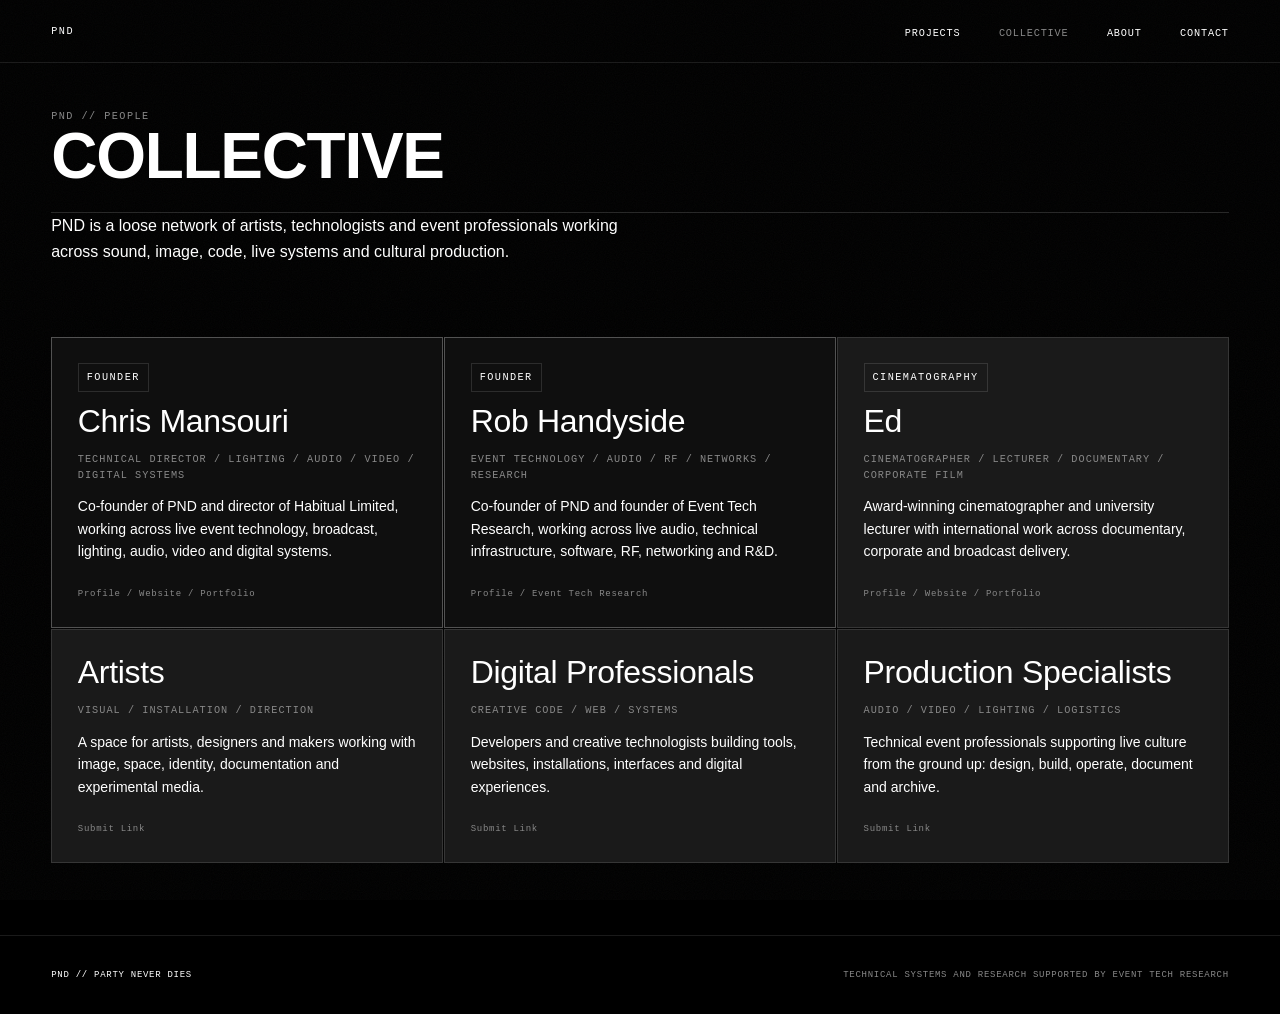
==== collective.html @ f6e002d3 "V1 V1 Draft" ====
<!DOCTYPE html>
<html lang="en">
<head>
  <meta charset="UTF-8">
  <meta name="viewport" content="width=device-width, initial-scale=1.0">
  <meta name="description" content="PND Collective — founders, cinematographers, artists, engineers and digital professionals.">
  <meta property="og:title" content="Collective — PND // Party Never Dies">
  <meta property="og:description" content="PND Collective — founders, cinematographers, artists, engineers and digital professionals.">
  <meta property="og:type" content="website">
  <meta property="og:image" content="assets/img/og-image.png">
  <meta name="twitter:card" content="summary_large_image">
  <title>Collective — PND // Party Never Dies</title>
  <link rel="icon" type="image/png" sizes="32x32" href="assets/img/favicon-32x32.png">
  <link rel="icon" type="image/png" sizes="16x16" href="assets/img/favicon-16x16.png">
  <link rel="stylesheet" href="assets/css/style.css">
</head>
<body>
  <a href="#main" class="skip-link">Skip to content</a>
  <div class="bg-texture" aria-hidden="true"></div>

  <header class="site-header">
    <a href="index.html" class="wordmark">PND</a>
    <nav class="site-nav" aria-label="Main navigation">
      <button class="menu-toggle" aria-label="Toggle menu" aria-expanded="false" aria-controls="mobile-menu">
        <span></span>
        <span></span>
        <span></span>
      </button>
      <ul class="nav-list">
        <li><a href="projects.html">Projects</a></li>
        <li><a href="collective.html">Collective</a></li>
        <li><a href="about.html">About</a></li>
        <li><a href="contact.html">Contact</a></li>
      </ul>
    </nav>
  </header>

  <div class="mobile-menu" id="mobile-menu" aria-hidden="true">
    <button class="menu-close" aria-label="Close menu">&times;</button>
    <ul>
      <li><a href="projects.html">Projects</a></li>
      <li><a href="collective.html">Collective</a></li>
      <li><a href="about.html">About</a></li>
      <li><a href="contact.html">Contact</a></li>
    </ul>
  </div>

  <main id="main">
    <div class="container page-content">
      <header>
        <p class="profile-kicker">PND // People</p>
        <h1 class="page-title">Collective</h1>
        <span class="hairline"></span>
      </header>

      <section class="collective-intro">
        <p>PND is a loose network of artists, technologists and event professionals working across sound, image, code, live systems and cultural production.</p>
      </section>

      <section class="card-grid card-grid--3col" aria-label="Member list">
        <article class="card member-card member-card--founder">
          <span class="founder-label">Founder</span>
          <h2 class="card__title">Chris Mansouri</h2>
          <p class="member-card__role">Technical Director / Lighting / Audio / Video / Digital Systems</p>
          <p class="card__description">Co-founder of PND and director of Habitual Limited, working across live event technology, broadcast, lighting, audio, video and digital systems.</p>
          <div class="member-card__links"><a href="chris-mansouri.html">Profile</a> / <a href="#">Website</a> / <a href="#">Portfolio</a></div>
        </article>

        <article class="card member-card member-card--founder">
          <span class="founder-label">Founder</span>
          <h2 class="card__title">Rob Handyside</h2>
          <p class="member-card__role">Event Technology / Audio / RF / Networks / Research</p>
          <p class="card__description">Co-founder of PND and founder of Event Tech Research, working across live audio, technical infrastructure, software, RF, networking and R&amp;D.</p>
          <div class="member-card__links"><a href="rob-handyside.html">Profile</a> / <a href="https://www.eventtechresearch.co.uk" target="_blank" rel="noopener noreferrer">Event Tech Research</a></div>
        </article>

        <article class="card member-card">
          <span class="founder-label">Cinematography</span>
          <h2 class="card__title">Ed</h2>
          <p class="member-card__role">Cinematographer / Lecturer / Documentary / Corporate Film</p>
          <p class="card__description">Award-winning cinematographer and university lecturer with international work across documentary, corporate and broadcast delivery.</p>
          <div class="member-card__links"><a href="ed.html">Profile</a> / <a href="#">Website</a> / <a href="#">Portfolio</a></div>
        </article>

        <article class="card member-card">
          <h2 class="card__title">Artists</h2>
          <p class="member-card__role">Visual / Installation / Direction</p>
          <p class="card__description">A space for artists, designers and makers working with image, space, identity, documentation and experimental media.</p>
          <div class="member-card__links"><a href="#">Submit Link</a></div>
        </article>

        <article class="card member-card">
          <h2 class="card__title">Digital Professionals</h2>
          <p class="member-card__role">Creative Code / Web / Systems</p>
          <p class="card__description">Developers and creative technologists building tools, websites, installations, interfaces and digital experiences.</p>
          <div class="member-card__links"><a href="#">Submit Link</a></div>
        </article>

        <article class="card member-card">
          <h2 class="card__title">Production Specialists</h2>
          <p class="member-card__role">Audio / Video / Lighting / Logistics</p>
          <p class="card__description">Technical event professionals supporting live culture from the ground up: design, build, operate, document and archive.</p>
          <div class="member-card__links"><a href="#">Submit Link</a></div>
        </article>
      </section>
    </div>
  </main>

  <footer class="site-footer">
    <div class="footer-left">PND // Party Never Dies</div>
    <div class="footer-right">
      Technical systems and research supported by
      <a href="https://www.eventtechresearch.co.uk" target="_blank" rel="noopener noreferrer">Event Tech Research</a>
    </div>
  </footer>

  <script src="assets/js/main.js"></script>
</body>
</html>
---- assets/css/style.css ----
/* ============================================
   PND — Party Never Dies
   Brutalist Design System
   Single-file CSS — no external dependencies
   ============================================ */

/* ── CSS Reset ── */
*,
*::before,
*::after {
  box-sizing: border-box;
  margin: 0;
  padding: 0;
}

html {
  scroll-behavior: smooth;
  -webkit-text-size-adjust: 100%;
}

body {
  min-height: 100vh;
  text-rendering: optimizeSpeed;
  -webkit-font-smoothing: antialiased;
  -moz-osx-font-smoothing: grayscale;
}

img,
picture,
svg {
  display: block;
  max-width: 100%;
}

a {
  text-decoration: none;
  color: inherit;
}

ul,
ol {
  list-style: none;
}

button {
  border: none;
  background: none;
  cursor: pointer;
  font: inherit;
  color: inherit;
}

/* ── CSS Custom Properties ── */
:root {
  /* Colors */
  --color-black: #000000;
  --color-white: #FFFFFF;
  --color-gray-1: #888888;
  --color-gray-2: #444444;
  --color-gray-3: #1A1A1A;

  /* Typography Scale */
  --text-display-xl: clamp(80px, 18vw, 280px);
  --text-display-lg: clamp(32px, 5vw, 64px);
  --text-display-md: clamp(20px, 2.5vw, 32px);
  --text-body-lg: clamp(16px, 1.2vw, 20px);
  --text-body: clamp(14px, 1vw, 16px);
  --text-label: clamp(10px, 0.8vw, 12px);
  --text-label-sm: clamp(9px, 0.65vw, 11px);

  /* Font Families */
  --font-display: Impact, 'Arial Black', 'Helvetica Neue', sans-serif;
  --font-heading: 'Helvetica Neue', Arial, sans-serif;
  --font-body: 'Helvetica Neue', Arial, sans-serif;
  --font-mono: 'Courier New', Courier, monospace;

  /* Spacing */
  --page-padding: clamp(20px, 4vw, 60px);
  --section-gap: clamp(60px, 8vh, 120px);
  --card-padding: clamp(20px, 2vw, 32px);

  /* Borders */
  --border-hairline: 1px solid rgba(255, 255, 255, 0.15);
  --border-card: 1px solid rgba(255, 255, 255, 0.12);
  --border-nav: 1px solid rgba(255, 255, 255, 0.1);
  --border-input: 1px solid rgba(255, 255, 255, 0.25);
}

/* ── Base Styles ── */
body {
  font-family: var(--font-body);
  font-size: var(--text-body);
  line-height: 1.6;
  color: var(--color-white);
  background-color: var(--color-black);
  overflow-x: hidden;
}

/* ── Background Noise Texture ── */
.bg-texture {
  position: fixed;
  inset: 0;
  z-index: -1;
  pointer-events: none;
  opacity: 0.035;
  background-image: url("data:image/svg+xml,%3Csvg viewBox='0 0 256 256' xmlns='http://www.w3.org/2000/svg'%3E%3Cfilter id='noise'%3E%3CfeTurbulence type='fractalNoise' baseFrequency='0.9' numOctaves='4' stitchTiles='stitch'/%3E%3C/filter%3E%3Crect width='100%25' height='100%25' filter='url(%23noise)'/%3E%3C/svg%3E");
  background-repeat: repeat;
  background-size: 256px 256px;
}

/* ── Skip Link ── */
.skip-link {
  position: absolute;
  top: -100%;
  left: var(--page-padding);
  z-index: 1000;
  padding: 8px 16px;
  background: var(--color-white);
  color: var(--color-black);
  font-family: var(--font-mono);
  font-size: var(--text-label);
  text-transform: uppercase;
  letter-spacing: 0.08em;
}

.skip-link:focus {
  top: 12px;
  outline: 2px solid var(--color-white);
  outline-offset: 2px;
}

/* ── Typography Utilities ── */
.font-display {
  font-family: var(--font-display);
}

.font-heading {
  font-family: var(--font-heading);
}

.font-mono {
  font-family: var(--font-mono);
}

.text-gray-1 {
  color: var(--color-gray-1);
}

.text-gray-2 {
  color: var(--color-gray-2);
}

/* ── Layout ── */
.container {
  width: 100%;
  max-width: 1400px;
  margin: 0 auto;
  padding: 0 var(--page-padding);
}

.page-content {
  padding-top: clamp(80px, 12vh, 140px);
  padding-bottom: var(--section-gap);
}

/* ── Header / Navigation ── */
.site-header {
  position: fixed;
  top: 0;
  left: 0;
  right: 0;
  z-index: 100;
  display: flex;
  align-items: center;
  justify-content: space-between;
  padding: 20px var(--page-padding);
  border-bottom: var(--border-nav);
  background: transparent;
}

.wordmark {
  font-family: var(--font-mono);
  font-size: var(--text-label);
  letter-spacing: 0.15em;
  text-transform: uppercase;
  color: var(--color-white);
  transition: color 0.2s ease-out;
}

.wordmark:hover {
  color: var(--color-gray-1);
}

.site-nav {
  display: flex;
  align-items: center;
}

.nav-list {
  display: flex;
  gap: clamp(24px, 3vw, 48px);
}

.nav-list a {
  font-family: var(--font-mono);
  font-size: var(--text-label);
  letter-spacing: 0.08em;
  text-transform: uppercase;
  color: var(--color-white);
  transition: color 0.2s ease-out;
  position: relative;
}

.nav-list a:hover {
  color: var(--color-gray-1);
}

.nav-list a.active {
  color: var(--color-gray-1);
  pointer-events: none;
}

/* Mobile Menu Toggle */
.menu-toggle {
  display: none;
  flex-direction: column;
  gap: 5px;
  width: 28px;
  padding: 4px;
  z-index: 101;
}

.menu-toggle span {
  display: block;
  width: 100%;
  height: 2px;
  background: var(--color-white);
  transition: all 0.3s ease-out;
}

/* Mobile Menu Overlay */
.mobile-menu {
  position: fixed;
  inset: 0;
  z-index: 99;
  background: var(--color-black);
  display: flex;
  flex-direction: column;
  align-items: center;
  justify-content: center;
  gap: 32px;
  opacity: 0;
  visibility: hidden;
  transform: translateY(-100%);
  transition: opacity 0.3s ease-out, transform 0.3s ease-out, visibility 0.3s;
}

.mobile-menu.open {
  opacity: 1;
  visibility: visible;
  transform: translateY(0);
}

.mobile-menu .menu-close {
  position: absolute;
  top: 20px;
  right: var(--page-padding);
  font-size: 32px;
  line-height: 1;
  color: var(--color-white);
  padding: 4px;
}

.mobile-menu ul {
  display: flex;
  flex-direction: column;
  align-items: center;
  gap: 32px;
}

.mobile-menu a {
  font-family: var(--font-mono);
  font-size: var(--text-display-md);
  letter-spacing: 0.08em;
  text-transform: uppercase;
  color: var(--color-white);
  transition: color 0.2s ease-out;
}

.mobile-menu a:hover {
  color: var(--color-gray-1);
}

/* ── Footer ── */
.site-footer {
  border-top: var(--border-nav);
  padding: 32px var(--page-padding);
  display: flex;
  justify-content: space-between;
  align-items: center;
  gap: 16px;
  font-family: var(--font-mono);
  font-size: var(--text-label-sm);
  letter-spacing: 0.08em;
  text-transform: uppercase;
}

.footer-left {
  color: var(--color-white);
}

.footer-right {
  color: var(--color-gray-1);
}

.footer-right a {
  color: var(--color-gray-1);
  transition: color 0.2s ease-out;
}

.footer-right a:hover {
  color: var(--color-white);
}

/* ── Plus Markers ── */
.plus-marker {
  position: absolute;
  width: 12px;
  height: 12px;
  pointer-events: none;
}

.plus-marker::before,
.plus-marker::after {
  content: '';
  position: absolute;
  background: rgba(255, 255, 255, 0.4);
}

.plus-marker::before {
  width: 12px;
  height: 1px;
  top: 50%;
  left: 0;
  transform: translateY(-50%);
}

.plus-marker::after {
  width: 1px;
  height: 12px;
  left: 50%;
  top: 0;
  transform: translateX(-50%);
}

.plus-marker--tl { top: -6px; left: -6px; }
.plus-marker--tr { top: -6px; right: -6px; }
.plus-marker--bl { bottom: -6px; left: -6px; }
.plus-marker--br { bottom: -6px; right: -6px; }

/* ── Hairline Rules ── */
.hairline {
  display: block;
  width: 100%;
  height: 1px;
  background: rgba(255, 255, 255, 0.15);
  border: none;
}

.hairline--short {
  width: 40px;
}

.hairline--medium {
  width: 60px;
}

/* ── Page Title ── */
.page-title {
  font-family: var(--font-heading);
  font-size: var(--text-display-lg);
  font-weight: 700;
  letter-spacing: -0.02em;
  line-height: 1.0;
  color: var(--color-white);
  text-transform: uppercase;
  margin-bottom: 24px;
}

/* ── Section Heading ── */
.section-heading {
  font-family: var(--font-heading);
  font-size: var(--text-display-md);
  font-weight: 400;
  letter-spacing: -0.01em;
  line-height: 1.1;
  color: var(--color-white);
  margin-bottom: 20px;
}

/* ── Status Tags ── */
.status-tag {
  display: inline-block;
  font-family: var(--font-mono);
  font-size: var(--text-label-sm);
  letter-spacing: 0.08em;
  text-transform: uppercase;
  padding: 4px 8px;
  border: 1px solid;
  width: fit-content;
}

.status-tag--active {
  border-color: var(--color-white);
  color: var(--color-white);
}

.status-tag--research {
  border-color: var(--color-gray-1);
  color: var(--color-gray-1);
}

.status-tag--archive {
  border-color: var(--color-gray-2);
  color: var(--color-gray-2);
}

.status-tag--concept {
  border-color: var(--color-gray-2);
  color: var(--color-gray-2);
  border-style: dashed;
}

/* ── Card Grid ── */
.card-grid {
  display: grid;
  grid-template-columns: repeat(2, 1fr);
  gap: 1px;
}

.card-grid--3col {
  grid-template-columns: repeat(3, 1fr);
}

/* ── Card Component ── */
.card {
  background: var(--color-gray-3);
  border: var(--border-card);
  padding: var(--card-padding);
  position: relative;
  transition: border-color 0.15s ease-out, transform 0.15s ease-out;
  display: flex;
  flex-direction: column;
  gap: 12px;
}

.card:hover {
  border-color: rgba(255, 255, 255, 0.3);
  transform: translateX(4px);
}

.card__header {
  display: flex;
  justify-content: space-between;
  align-items: flex-start;
  gap: 12px;
}

.card__category {
  font-family: var(--font-mono);
  font-size: var(--text-label);
  letter-spacing: 0.1em;
  text-transform: uppercase;
  color: var(--color-gray-1);
}

.card__title {
  font-family: var(--font-heading);
  font-size: var(--text-display-md);
  font-weight: 400;
  letter-spacing: -0.01em;
  line-height: 1.1;
  color: var(--color-white);
}

.card__description {
  font-family: var(--font-body);
  font-size: var(--text-body);
  line-height: 1.6;
  color: var(--color-white);
}

.card__link {
  font-family: var(--font-mono);
  font-size: var(--text-label);
  color: var(--color-gray-1);
  margin-top: auto;
  padding-top: 12px;
  transition: color 0.2s ease-out;
  align-self: flex-end;
}

.card:hover .card__link {
  color: var(--color-white);
}

/* ── Member Card Specific ── */
.member-card__role {
  font-family: var(--font-mono);
  font-size: var(--text-label);
  letter-spacing: 0.1em;
  text-transform: uppercase;
  color: var(--color-gray-1);
}

.member-card__links {
  font-family: var(--font-mono);
  font-size: var(--text-label-sm);
  letter-spacing: 0.08em;
  color: var(--color-gray-1);
  margin-top: auto;
  padding-top: 12px;
}

.member-card__links a {
  color: var(--color-gray-1);
  transition: color 0.2s ease-out;
}

.member-card__links a:hover {
  color: var(--color-white);
}

/* ── Link Hover Glitch Effect ── */
.link-glitch {
  position: relative;
  transition: color 0.2s ease-out;
}

.link-glitch:hover {
  color: var(--color-gray-1);
  text-shadow: 2px 0 0 rgba(68, 68, 68, 0.5), -2px 0 0 rgba(68, 68, 68, 0.5);
}

/* ── Focus States ── */
a:focus-visible,
button:focus-visible {
  outline: 1px solid var(--color-white);
  outline-offset: 2px;
}

/* ── Reduced Motion ── */
@media (prefers-reduced-motion: reduce) {
  *,
  *::before,
  *::after {
    animation-duration: 0.01ms !important;
    animation-iteration-count: 1 !important;
    transition-duration: 0.01ms !important;
  }

  html {
    scroll-behavior: auto;
  }
}

/* ═══════════════════════════════════════════
   HOMEPAGE
   ═══════════════════════════════════════════ */

.hero {
  min-height: 100vh;
  min-height: 100dvh;
  display: flex;
  flex-direction: column;
  justify-content: center;
  position: relative;
  padding: 0 var(--page-padding);
  overflow: hidden;
}

.hero__content {
  position: relative;
  z-index: 2;
}

/* Hero Title Block */
.hero__title-block {
  position: relative;
  display: inline-block;
  margin-bottom: 16px;
}

.hero__title {
  font-family: var(--font-display);
  font-size: var(--text-display-xl);
  color: var(--color-white);
  letter-spacing: 0.02em;
  line-height: 0.85;
  text-transform: uppercase;
  /* Grainy texture overlay on text */
  background-image: url("data:image/svg+xml,%3Csvg viewBox='0 0 200 200' xmlns='http://www.w3.org/2000/svg'%3E%3Cfilter id='n'%3E%3CfeTurbulence type='fractalNoise' baseFrequency='0.65' numOctaves='3' stitchTiles='stitch'/%3E%3C/filter%3E%3Crect width='100%25' height='100%25' filter='url(%23n)' opacity='0.15'/%3E%3C/svg%3E");
  background-size: 200px 200px;
  -webkit-background-clip: text;
  background-clip: text;
}

/* Hero Subtitle */
.hero__subtitle {
  font-family: var(--font-heading);
  font-size: var(--text-display-md);
  color: var(--color-white);
  letter-spacing: 0.35em;
  line-height: 1.1;
  text-transform: uppercase;
  font-weight: 400;
  margin-bottom: 16px;
}

.hero__subtitle-rule {
  margin-bottom: 24px;
}

/* Hero Statement */
.hero__statement {
  font-family: var(--font-body);
  font-size: var(--text-body);
  line-height: 1.6;
  color: var(--color-gray-1);
  max-width: 420px;
  margin-bottom: 32px;
}

/* Hero Navigation */
.hero__nav {
  display: flex;
  flex-wrap: wrap;
  gap: clamp(24px, 3vw, 48px);
  margin-bottom: 24px;
}

.hero__nav a {
  font-family: var(--font-mono);
  font-size: var(--text-label);
  letter-spacing: 0.08em;
  text-transform: uppercase;
  color: var(--color-white);
  transition: color 0.2s ease-out;
}

.hero__nav a:hover {
  color: var(--color-gray-1);
}

/* Hero Credit */
.hero__credit {
  position: absolute;
  bottom: 32px;
  left: var(--page-padding);
  font-family: var(--font-mono);
  font-size: var(--text-label-sm);
  letter-spacing: 0.08em;
  color: var(--color-gray-2);
  z-index: 2;
}

/* ── Decorative Elements ── */
.hero__deco {
  display: none;
}

/* Top-left labels */
.deco-labels {
  position: absolute;
  top: 100px;
  left: var(--page-padding);
  z-index: 2;
}

.deco-labels span {
  display: block;
  font-family: var(--font-mono);
  font-size: var(--text-label);
  letter-spacing: 0.15em;
  text-transform: uppercase;
  color: var(--color-gray-1);
  line-height: 2;
}

.deco-labels .hairline {
  margin-top: 12px;
}

/* Globe */
.deco-globe {
  position: absolute;
  top: 100px;
  right: var(--page-padding);
  z-index: 2;
  text-align: center;
}

.deco-globe svg {
  width: 60px;
  height: 60px;
}

.deco-globe__label {
  font-family: var(--font-mono);
  font-size: var(--text-label-sm);
  letter-spacing: 0.1em;
  color: var(--color-gray-1);
  margin-top: 8px;
}

/* Vertical edge text */
.deco-vert {
  position: absolute;
  z-index: 2;
  font-family: var(--font-mono);
  font-size: var(--text-label);
  letter-spacing: 0.15em;
  text-transform: uppercase;
  color: var(--color-gray-1);
  writing-mode: vertical-rl;
  text-orientation: mixed;
}

.deco-vert--right {
  right: var(--page-padding);
  top: 50%;
  transform: translateY(-50%) rotate(180deg);
}

.deco-vert--left {
  left: var(--page-padding);
  bottom: 180px;
}

.deco-vert__markers {
  position: relative;
  display: flex;
  align-items: center;
  gap: 24px;
}

/* Bottom-left locations */
.deco-locations {
  position: absolute;
  bottom: 100px;
  left: var(--page-padding);
  z-index: 2;
}

.deco-locations span {
  display: block;
  font-family: var(--font-mono);
  font-size: var(--text-label);
  letter-spacing: 0.15em;
  text-transform: uppercase;
  color: var(--color-white);
  line-height: 2;
}

.deco-locations .hairline {
  margin-top: 12px;
}

/* Bottom-right image block */
.deco-image-block {
  position: absolute;
  bottom: 100px;
  right: var(--page-padding);
  z-index: 2;
  display: flex;
  align-items: flex-end;
  gap: 16px;
}

.deco-image-block__frame {
  position: relative;
  display: inline-block;
}

.deco-image-block__frame img {
  width: 22vw;
  max-width: 320px;
  min-width: 180px;
  height: auto;
  display: block;
  filter: grayscale(100%) contrast(1.1);
}

.deco-image-block__waveform {
  width: 24px;
  height: 120px;
  flex-shrink: 0;
}

.deco-image-block__caption {
  font-family: var(--font-mono);
  font-size: var(--text-label);
  letter-spacing: 0.1em;
  text-transform: uppercase;
  color: var(--color-gray-1);
  margin-top: 12px;
  text-align: right;
}

/* ═══════════════════════════════════════════
   PROJECTS PAGE
   ═══════════════════════════════════════════ */

.projects-intro {
  margin-bottom: 48px;
}

/* ═══════════════════════════════════════════
   COLLECTIVE PAGE
   ═══════════════════════════════════════════ */

.collective-intro {
  font-family: var(--font-body);
  font-size: var(--text-body-lg);
  line-height: 1.6;
  color: var(--color-white);
  max-width: 600px;
  margin-bottom: var(--section-gap);
}

/* ═══════════════════════════════════════════
   ABOUT PAGE
   ═══════════════════════════════════════════ */

.about-content {
  max-width: 800px;
}

.about-block {
  margin-bottom: 48px;
}

.about-block:last-of-type {
  margin-bottom: 0;
}

.about-block p {
  font-family: var(--font-body);
  font-size: var(--text-body);
  line-height: 1.7;
  color: var(--color-white);
}

.about-block a {
  font-family: var(--font-mono);
  font-size: var(--text-body);
  color: var(--color-gray-1);
  transition: color 0.2s ease-out;
}

.about-block a:hover {
  color: var(--color-white);
}

.about-closing {
  font-family: var(--font-body);
  font-size: var(--text-body-lg);
  color: var(--color-gray-1);
  padding-top: 40px;
  border-top: var(--border-hairline);
  margin-top: 48px;
}

/* ═══════════════════════════════════════════
   CONTACT PAGE
   ═══════════════════════════════════════════ */

.contact-content {
  max-width: 600px;
}

.contact-opening {
  font-family: var(--font-body);
  font-size: var(--text-body-lg);
  line-height: 1.6;
  color: var(--color-white);
  margin-bottom: 48px;
}

.contact-block {
  margin-bottom: 40px;
}

.contact-block:last-child {
  margin-bottom: 0;
}

.contact-label {
  font-family: var(--font-mono);
  font-size: var(--text-label);
  letter-spacing: 0.1em;
  text-transform: uppercase;
  color: var(--color-gray-1);
  margin-bottom: 12px;
}

.contact-value {
  font-family: var(--font-body);
  font-size: var(--text-body-lg);
  color: var(--color-white);
}

.contact-links {
  display: flex;
  flex-direction: column;
  gap: 8px;
}

.contact-links a {
  font-family: var(--font-body);
  font-size: var(--text-body);
  color: var(--color-white);
  transition: color 0.2s ease-out;
}

.contact-links a:hover {
  color: var(--color-gray-1);
}

/* ═══════════════════════════════════════════
   RESPONSIVE
   ═══════════════════════════════════════════ */

/* Tablet */
@media (max-width: 1024px) {
  .card-grid--3col {
    grid-template-columns: repeat(2, 1fr);
  }

  .hero__deco {
    display: none !important;
  }
}

/* Mobile */
@media (max-width: 768px) {
  .menu-toggle {
    display: flex;
  }

  .nav-list {
    display: none;
  }

  .card-grid,
  .card-grid--3col {
    grid-template-columns: 1fr;
  }

  .hero {
    align-items: center;
    text-align: center;
  }

  .hero__title {
    letter-spacing: 0.01em;
  }

  .hero__subtitle {
    letter-spacing: 0.2em;
  }

  .hero__statement {
    margin-left: auto;
    margin-right: auto;
  }

  .hero__nav {
    justify-content: center;
  }

  .hero__credit {
    left: 50%;
    transform: translateX(-50%);
    white-space: nowrap;
    font-size: 9px;
  }

  .hero__deco {
    display: none !important;
  }

  .site-footer {
    flex-direction: column;
    text-align: center;
    gap: 12px;
  }

  .page-title {
    text-align: center;
  }

  .hairline.page-title + .hairline {
    margin: 0 auto;
  }
}

/* Small mobile */
@media (max-width: 480px) {
  .hero__nav {
    display: grid;
    grid-template-columns: repeat(2, 1fr);
    gap: 16px;
    justify-items: center;
  }
}

/* Desktop - show decorative elements */
@media (min-width: 1025px) {
  .hero__deco {
    display: block;
  }

  .hero__content {
    padding-left: 5vw;
  }
}

/* ═══════════════════════════════════════════
   SCREEN READER ONLY
   ═══════════════════════════════════════════ */

.sr-only {
  position: absolute;
  width: 1px;
  height: 1px;
  padding: 0;
  margin: -1px;
  overflow: hidden;
  clip: rect(0, 0, 0, 0);
  white-space: nowrap;
  border: 0;
}


/* ═══════════════════════════════════════════
   FOUNDER PROFILE PAGES
   ═══════════════════════════════════════════ */

.member-card--founder {
  background: #0F0F0F;
  border-color: rgba(255, 255, 255, 0.28);
}

.founder-label,
.profile-kicker,
.back-link {
  font-family: var(--font-mono);
  font-size: var(--text-label);
  letter-spacing: 0.14em;
  text-transform: uppercase;
  color: var(--color-gray-1);
}

.founder-label {
  display: inline-flex;
  width: fit-content;
  border: var(--border-card);
  padding: 5px 8px;
  color: var(--color-white);
}

.back-link {
  display: inline-block;
  margin-bottom: 32px;
  transition: color 0.2s ease-out, transform 0.2s ease-out;
}

.back-link:hover {
  color: var(--color-white);
  transform: translateX(-4px);
}

.profile-page {
  max-width: 1180px;
}

.profile-hero {
  display: grid;
  gap: 18px;
}

.profile-role {
  max-width: 760px;
  font-family: var(--font-mono);
  font-size: var(--text-label);
  letter-spacing: 0.1em;
  text-transform: uppercase;
  color: var(--color-gray-1);
}

.profile-intro {
  max-width: 900px;
  margin: 48px 0;
  font-size: var(--text-body-lg);
  line-height: 1.7;
}

.profile-grid {
  display: grid;
  grid-template-columns: repeat(2, 1fr);
  gap: 1px;
  border-top: var(--border-card);
  border-left: var(--border-card);
}

.profile-block {
  padding: var(--card-padding);
  border-right: var(--border-card);
  border-bottom: var(--border-card);
  background: var(--color-gray-3);
}

.profile-block h2,
.profile-links h2 {
  font-family: var(--font-mono);
  font-size: var(--text-label);
  letter-spacing: 0.12em;
  text-transform: uppercase;
  color: var(--color-gray-1);
  margin-bottom: 14px;
}

.profile-block p {
  line-height: 1.7;
}

.profile-links {
  margin-top: 56px;
  padding-top: 24px;
  border-top: var(--border-hairline);
}

.profile-links div {
  display: flex;
  flex-wrap: wrap;
  gap: 14px;
}

.profile-links a {
  font-family: var(--font-mono);
  font-size: var(--text-label);
  letter-spacing: 0.08em;
  text-transform: uppercase;
  border: var(--border-card);
  padding: 10px 14px;
  color: var(--color-gray-1);
  transition: color 0.2s ease-out, border-color 0.2s ease-out, transform 0.2s ease-out;
}

.profile-links a:hover {
  color: var(--color-white);
  border-color: rgba(255, 255, 255, 0.4);
  transform: translateY(-2px);
}

@media (max-width: 768px) {
  .profile-grid {
    grid-template-columns: 1fr;
  }

  .profile-intro {
    margin: 36px 0;
  }
}


/* PND supplied key-art treatment */
.key-art-panel {
  border: var(--border-card);
  padding: 8px;
  background: #000;
  filter: contrast(1.08) grayscale(1);
}
.key-art-panel img {
  width: 100%;
  height: auto;
  display: block;
}
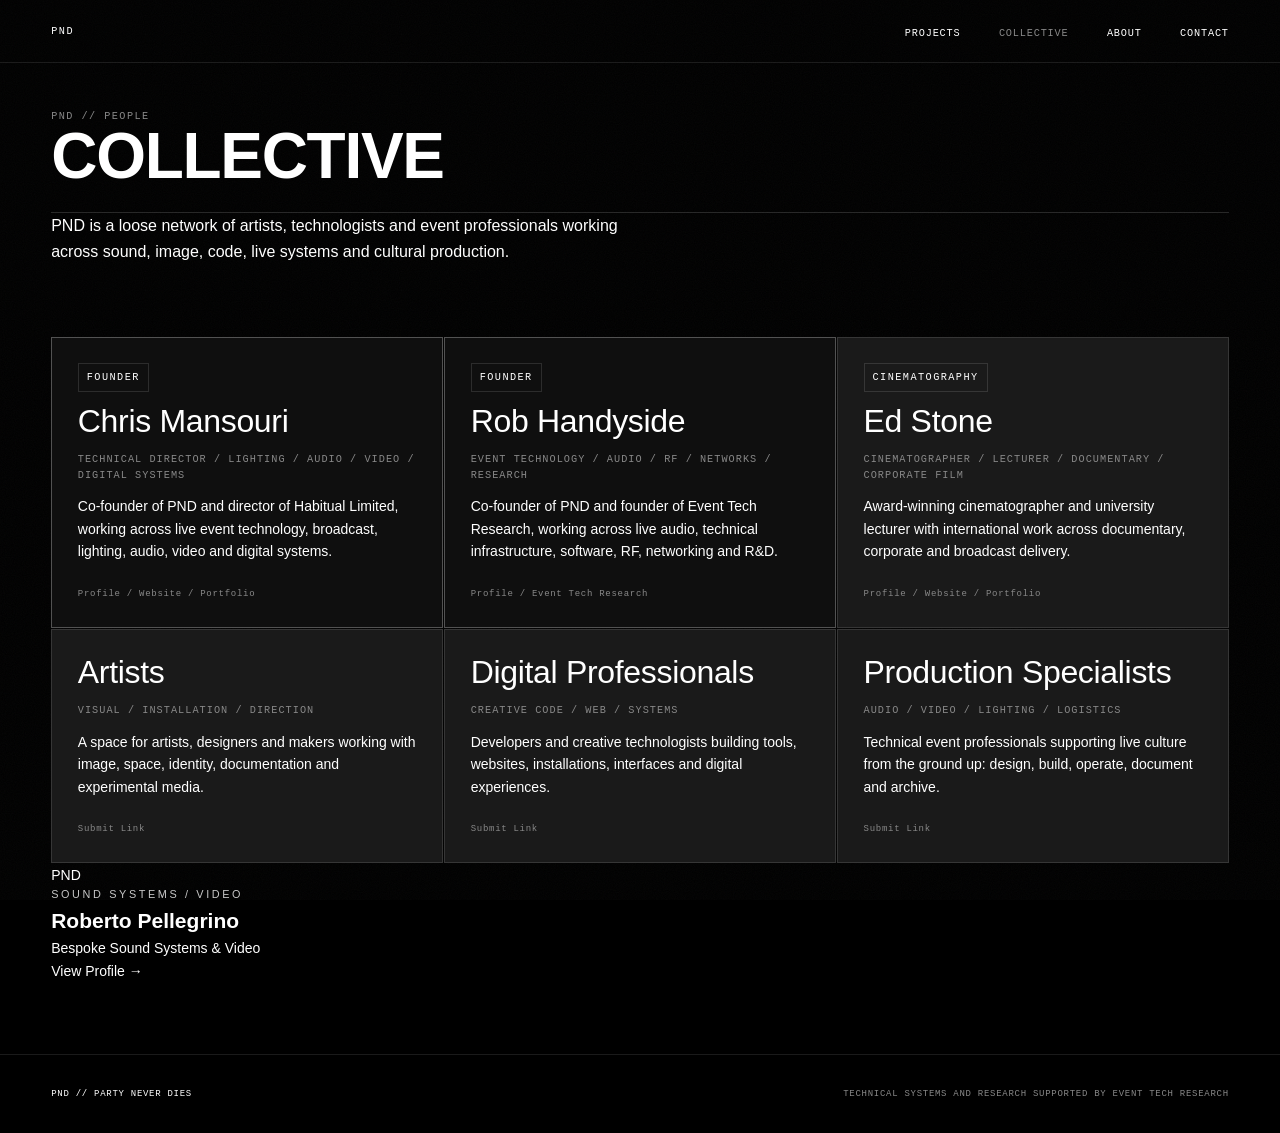
==== commit 219da755: "roberto added" ====
--- a/collective.html
+++ b/collective.html
@@ -76,7 +76,7 @@
 
         <article class="card member-card">
           <span class="founder-label">Cinematography</span>
-          <h2 class="card__title">Ed</h2>
+          <h2 class="card__title">Ed Stone</h2>
           <p class="member-card__role">Cinematographer / Lecturer / Documentary / Corporate Film</p>
           <p class="card__description">Award-winning cinematographer and university lecturer with international work across documentary, corporate and broadcast delivery.</p>
           <div class="member-card__links"><a href="ed.html">Profile</a> / <a href="#">Website</a> / <a href="#">Portfolio</a></div>
@@ -102,6 +102,14 @@
           <p class="card__description">Technical event professionals supporting live culture from the ground up: design, build, operate, document and archive.</p>
           <div class="member-card__links"><a href="#">Submit Link</a></div>
         </article>
+      <article class="member-card">
+        <div class="member-image placeholder">PND</div>
+        <p class="eyebrow">Sound Systems / Video</p>
+        <h2>Roberto Pellegrino</h2>
+        <p>Bespoke Sound Systems & Video</p>
+        <a href="roberto-pellegrino.html">View Profile →</a>
+      </article>
+
       </section>
     </div>
   </main>
--- a/assets/css/style.css
+++ b/assets/css/style.css
@@ -1187,3 +1187,21 @@
   height: auto;
   display: block;
 }
+
+/* V2 profile compatibility */
+.profile-wrap{max-width:1200px;margin:0 auto;padding:48px 24px 80px;}
+.back-link{display:inline-block;margin:20px 0 32px;text-transform:uppercase;letter-spacing:.18em;font-size:.72rem;}
+.profile-hero{display:grid;grid-template-columns:minmax(240px,360px) 1fr;gap:36px;align-items:start;}
+.profile-panel,.profile-copy,.info-box{border:1px solid rgba(255,255,255,.28);padding:24px;background:rgba(255,255,255,.015);}
+.portrait-placeholder{aspect-ratio:1/1;border:1px solid rgba(255,255,255,.25);display:flex;flex-direction:column;align-items:center;justify-content:center;gap:12px;letter-spacing:.35em;text-transform:uppercase;background:linear-gradient(135deg,rgba(255,255,255,.06),rgba(255,255,255,0));}
+.portrait-placeholder span{font-size:clamp(2rem,7vw,5rem);font-weight:800;letter-spacing:-.08em;}
+.portrait-placeholder small,.eyebrow{font-size:.68rem;letter-spacing:.24em;text-transform:uppercase;opacity:.78;}
+.focus-list{margin-top:24px;}
+.focus-list h2,.info-box h2{font-size:.78rem;text-transform:uppercase;letter-spacing:.22em;margin-bottom:16px;}
+.focus-list p{margin:.45rem 0;font-size:.86rem;opacity:.82;}
+.profile-copy h1{font-size:clamp(3rem,10vw,8rem);line-height:.86;text-transform:uppercase;letter-spacing:.16em;margin:10px 0 24px;}
+.profile-copy .role{font-size:.85rem;text-transform:uppercase;letter-spacing:.24em;margin-bottom:32px;}
+.profile-copy p{max-width:760px;line-height:1.8;}
+.info-box{margin-top:32px;}
+.info-box a{text-transform:uppercase;letter-spacing:.18em;font-size:.75rem;}
+@media (max-width:800px){.profile-hero{grid-template-columns:1fr}.profile-copy h1{letter-spacing:.08em}.site-header nav{gap:12px}}
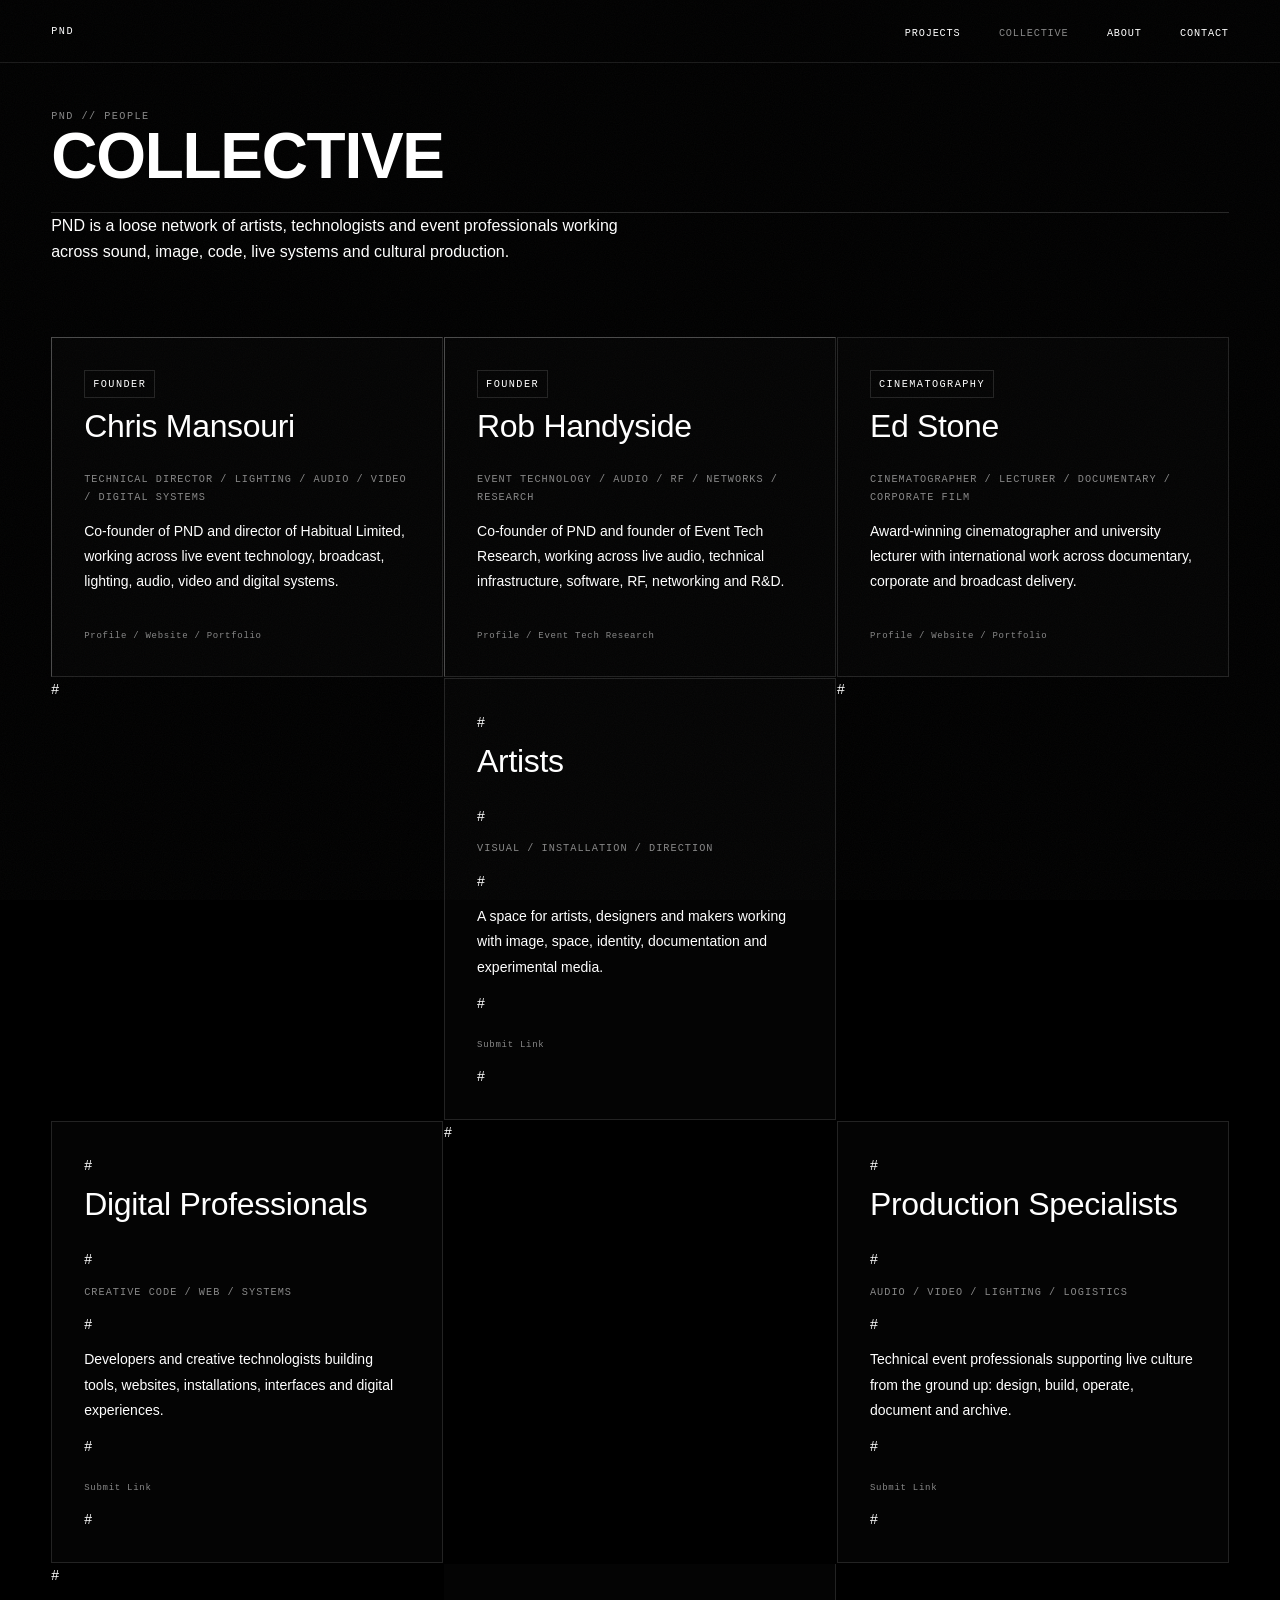
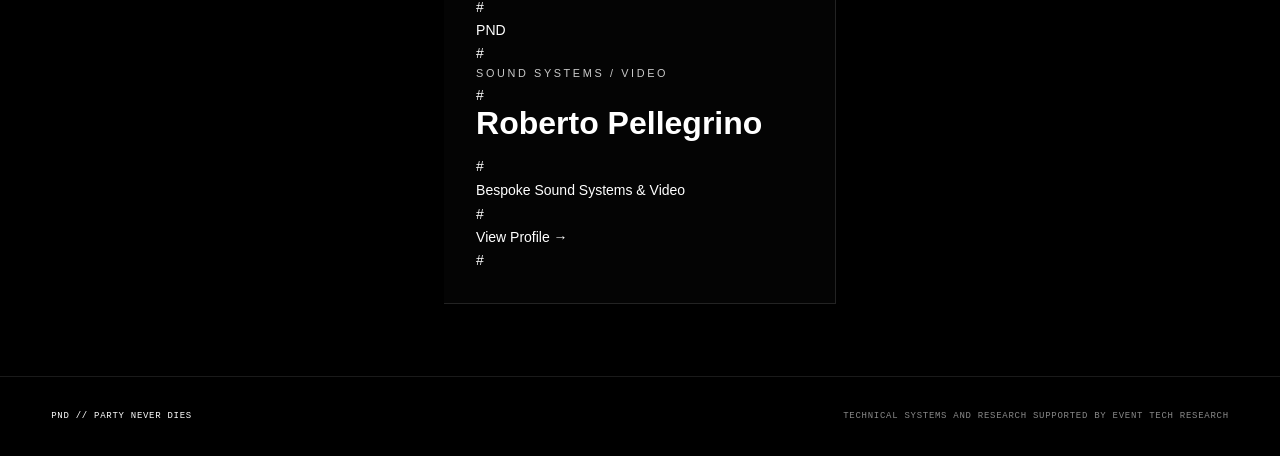
==== commit 62764b47: "Comment out member card sections in collective.html Commented out sections related to various member" ====
--- a/collective.html
+++ b/collective.html
@@ -82,33 +82,33 @@
           <div class="member-card__links"><a href="ed.html">Profile</a> / <a href="#">Website</a> / <a href="#">Portfolio</a></div>
         </article>
 
-        <article class="card member-card">
-          <h2 class="card__title">Artists</h2>
-          <p class="member-card__role">Visual / Installation / Direction</p>
-          <p class="card__description">A space for artists, designers and makers working with image, space, identity, documentation and experimental media.</p>
-          <div class="member-card__links"><a href="#">Submit Link</a></div>
-        </article>
+#        <article class="card member-card">
+ #         <h2 class="card__title">Artists</h2>
+  #        <p class="member-card__role">Visual / Installation / Direction</p>
+   #       <p class="card__description">A space for artists, designers and makers working with image, space, identity, documentation and experimental media.</p>
+    #      <div class="member-card__links"><a href="#">Submit Link</a></div>
+     #   </article>
 
-        <article class="card member-card">
-          <h2 class="card__title">Digital Professionals</h2>
-          <p class="member-card__role">Creative Code / Web / Systems</p>
-          <p class="card__description">Developers and creative technologists building tools, websites, installations, interfaces and digital experiences.</p>
-          <div class="member-card__links"><a href="#">Submit Link</a></div>
-        </article>
+#        <article class="card member-card">
+ #         <h2 class="card__title">Digital Professionals</h2>
+  #        <p class="member-card__role">Creative Code / Web / Systems</p>
+   #       <p class="card__description">Developers and creative technologists building tools, websites, installations, interfaces and digital experiences.</p>
+    #      <div class="member-card__links"><a href="#">Submit Link</a></div>
+     #   </article>
 
-        <article class="card member-card">
-          <h2 class="card__title">Production Specialists</h2>
-          <p class="member-card__role">Audio / Video / Lighting / Logistics</p>
-          <p class="card__description">Technical event professionals supporting live culture from the ground up: design, build, operate, document and archive.</p>
-          <div class="member-card__links"><a href="#">Submit Link</a></div>
-        </article>
-      <article class="member-card">
-        <div class="member-image placeholder">PND</div>
-        <p class="eyebrow">Sound Systems / Video</p>
-        <h2>Roberto Pellegrino</h2>
-        <p>Bespoke Sound Systems & Video</p>
-        <a href="roberto-pellegrino.html">View Profile →</a>
-      </article>
+#        <article class="card member-card">
+ #         <h2 class="card__title">Production Specialists</h2>
+  #        <p class="member-card__role">Audio / Video / Lighting / Logistics</p>
+   #       <p class="card__description">Technical event professionals supporting live culture from the ground up: design, build, operate, document and archive.</p>
+    #      <div class="member-card__links"><a href="#">Submit Link</a></div>
+     #   </article>
+#      <article class="member-card">
+ #       <div class="member-image placeholder">PND</div>
+  #      <p class="eyebrow">Sound Systems / Video</p>
+   #     <h2>Roberto Pellegrino</h2>
+    #    <p>Bespoke Sound Systems & Video</p>
+     #   <a href="roberto-pellegrino.html">View Profile →</a>
+     # </article>
 
       </section>
     </div>
--- a/assets/css/style.css
+++ b/assets/css/style.css
@@ -1205,3 +1205,281 @@
 .info-box{margin-top:32px;}
 .info-box a{text-transform:uppercase;letter-spacing:.18em;font-size:.75rem;}
 @media (max-width:800px){.profile-hero{grid-template-columns:1fr}.profile-copy h1{letter-spacing:.08em}.site-header nav{gap:12px}}
+
+
+.collective-grid{
+display:grid;
+grid-template-columns:repeat(auto-fit,minmax(280px,1fr));
+gap:0;
+margin-top:60px;
+border:1px solid rgba(255,255,255,.18);
+}
+
+.member-card{
+padding:32px;
+border-right:1px solid rgba(255,255,255,.12);
+border-bottom:1px solid rgba(255,255,255,.12);
+background:rgba(255,255,255,.015);
+min-height:340px;
+display:flex;
+flex-direction:column;
+justify-content:space-between;
+transition:background .2s ease,border .2s ease;
+}
+
+.member-card:hover{
+background:rgba(255,255,255,.04);
+}
+
+.member-tag{
+display:inline-block;
+font-size:.65rem;
+text-transform:uppercase;
+letter-spacing:.22em;
+border:1px solid rgba(255,255,255,.25);
+padding:6px 10px;
+margin-bottom:20px;
+}
+
+.member-card h2{
+font-size:2rem;
+margin:0 0 16px;
+line-height:1;
+}
+
+.member-meta{
+font-size:.72rem;
+text-transform:uppercase;
+letter-spacing:.18em;
+opacity:.7;
+margin-bottom:20px;
+line-height:1.8;
+}
+
+.member-card p{
+line-height:1.8;
+}
+
+.member-links{
+margin-top:24px;
+}
+
+.member-links a{
+font-size:.72rem;
+text-transform:uppercase;
+letter-spacing:.18em;
+}
+
+@media(max-width:900px){
+.collective-grid{
+grid-template-columns:1fr;
+}
+.member-card{
+border-right:none;
+}
+}
+
+
+/* FINAL OVERRIDE — matching collective cards */
+.collective-grid{
+  display:grid !important;
+  grid-template-columns:repeat(2,minmax(280px,1fr)) !important;
+  gap:0 !important;
+  margin-top:60px !important;
+  border:1px solid rgba(255,255,255,.18) !important;
+}
+.collective-grid .member-card{
+  padding:32px !important;
+  min-height:300px !important;
+  border:0 !important;
+  border-right:1px solid rgba(255,255,255,.14) !important;
+  border-bottom:1px solid rgba(255,255,255,.14) !important;
+  background:rgba(255,255,255,.025) !important;
+  display:flex !important;
+  flex-direction:column !important;
+  justify-content:flex-start !important;
+}
+.collective-grid .member-card:nth-child(2n){
+  border-right:0 !important;
+}
+.collective-grid .member-tag{
+  align-self:flex-start !important;
+  display:inline-block !important;
+  font-size:.65rem !important;
+  line-height:1 !important;
+  text-transform:uppercase !important;
+  letter-spacing:.22em !important;
+  border:1px solid rgba(255,255,255,.28) !important;
+  padding:8px 10px !important;
+  margin:0 0 22px 0 !important;
+  opacity:1 !important;
+}
+.collective-grid .member-card h2{
+  font-size:2rem !important;
+  line-height:1.05 !important;
+  margin:0 0 16px 0 !important;
+  letter-spacing:-.05em !important;
+  text-transform:none !important;
+}
+.collective-grid .member-meta{
+  font-size:.72rem !important;
+  line-height:1.7 !important;
+  text-transform:uppercase !important;
+  letter-spacing:.18em !important;
+  opacity:.72 !important;
+  margin:0 0 18px 0 !important;
+  font-family:var(--mono, monospace) !important;
+}
+.collective-grid .member-card p{
+  font-size:.95rem !important;
+  line-height:1.75 !important;
+  margin:0 0 22px 0 !important;
+  max-width:100% !important;
+}
+.collective-grid .member-links{
+  margin-top:auto !important;
+  display:flex !important;
+  gap:12px !important;
+  flex-wrap:wrap !important;
+}
+.collective-grid .member-links a{
+  font-size:.68rem !important;
+  letter-spacing:.16em !important;
+  text-transform:uppercase !important;
+  opacity:.85 !important;
+}
+@media(max-width:850px){
+  .collective-grid{
+    grid-template-columns:1fr !important;
+  }
+  .collective-grid .member-card{
+    border-right:0 !important;
+  }
+}
+
+
+/* DMC full project page */
+.project-page{
+  max-width:1180px;
+  margin:0 auto;
+  padding:48px 24px 96px;
+}
+.project-hero-block{
+  border-bottom:1px solid rgba(255,255,255,.22);
+  padding:48px 0 56px;
+  margin-bottom:42px;
+}
+.project-hero-block h1{
+  font-size:clamp(4rem,12vw,10rem);
+  line-height:.86;
+  letter-spacing:-.08em;
+  text-transform:uppercase;
+  margin:0 0 32px;
+}
+.project-lede{
+  max-width:780px;
+  font-size:clamp(1.1rem,2vw,1.6rem);
+  line-height:1.5;
+}
+.project-section,
+.project-table-section{
+  border-top:1px solid rgba(255,255,255,.18);
+  padding:48px 0;
+}
+.project-section h2,
+.project-table-section h2{
+  font-size:clamp(2rem,5vw,4.5rem);
+  line-height:.95;
+  letter-spacing:-.06em;
+  margin:0 0 24px;
+}
+.project-section p{
+  max-width:850px;
+  line-height:1.8;
+}
+.project-grid{
+  display:grid;
+  gap:0;
+  border:1px solid rgba(255,255,255,.18);
+  margin:28px 0;
+}
+.project-grid-4{grid-template-columns:repeat(4,1fr);}
+.project-grid-3{grid-template-columns:repeat(3,1fr);}
+.project-grid article,
+.project-card{
+  border-right:1px solid rgba(255,255,255,.14);
+  padding:28px;
+  min-height:220px;
+  background:rgba(255,255,255,.018);
+}
+.project-grid article:last-child{border-right:0;}
+.project-grid span{
+  display:block;
+  font-family:var(--mono,monospace);
+  opacity:.7;
+  margin-bottom:28px;
+  letter-spacing:.22em;
+}
+.project-grid h2,
+.project-grid h3,
+.project-card h2{
+  margin:0 0 18px;
+  font-size:1.7rem;
+  line-height:1;
+}
+.split{
+  display:grid;
+  grid-template-columns:0.9fr 1.1fr;
+  gap:48px;
+}
+.stack-list{
+  display:grid;
+  gap:0;
+  border:1px solid rgba(255,255,255,.18);
+}
+.stack-list article{
+  padding:24px;
+  border-bottom:1px solid rgba(255,255,255,.14);
+}
+.stack-list article:last-child{border-bottom:0;}
+.stack-list h3{
+  margin:0 0 10px;
+  font-size:1.25rem;
+}
+.responsive-table{
+  overflow-x:auto;
+  border:1px solid rgba(255,255,255,.18);
+}
+.responsive-table table{
+  width:100%;
+  border-collapse:collapse;
+}
+.responsive-table th,
+.responsive-table td{
+  border-bottom:1px solid rgba(255,255,255,.14);
+  padding:18px;
+  text-align:left;
+  vertical-align:top;
+}
+.responsive-table th{
+  font-family:var(--mono,monospace);
+  text-transform:uppercase;
+  letter-spacing:.18em;
+  font-size:.7rem;
+}
+.final-statement{
+  border:1px solid rgba(255,255,255,.2);
+  padding:40px;
+  background:rgba(255,255,255,.025);
+}
+@media(max-width:900px){
+  .project-grid-4,
+  .project-grid-3,
+  .split{
+    grid-template-columns:1fr;
+  }
+  .project-grid article{
+    border-right:0;
+    border-bottom:1px solid rgba(255,255,255,.14);
+  }
+}
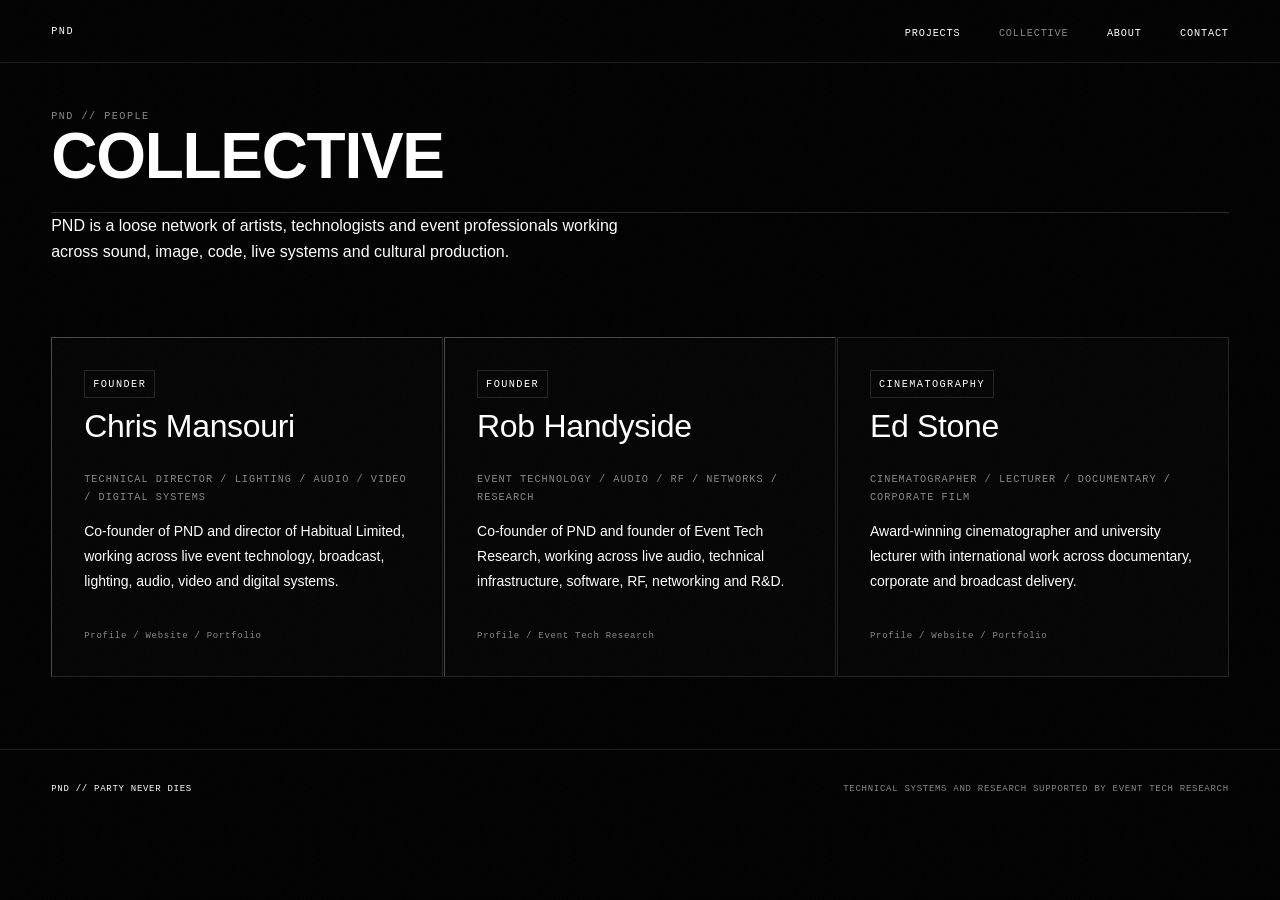
==== commit e220f7e1: "Remove unused member card sections Removed multiple member card sections for artists, digital profes" ====
--- a/collective.html
+++ b/collective.html
@@ -80,35 +80,7 @@
           <p class="member-card__role">Cinematographer / Lecturer / Documentary / Corporate Film</p>
           <p class="card__description">Award-winning cinematographer and university lecturer with international work across documentary, corporate and broadcast delivery.</p>
           <div class="member-card__links"><a href="ed.html">Profile</a> / <a href="#">Website</a> / <a href="#">Portfolio</a></div>
-        </article>
-
-#        <article class="card member-card">
- #         <h2 class="card__title">Artists</h2>
-  #        <p class="member-card__role">Visual / Installation / Direction</p>
-   #       <p class="card__description">A space for artists, designers and makers working with image, space, identity, documentation and experimental media.</p>
-    #      <div class="member-card__links"><a href="#">Submit Link</a></div>
-     #   </article>
-
-#        <article class="card member-card">
- #         <h2 class="card__title">Digital Professionals</h2>
-  #        <p class="member-card__role">Creative Code / Web / Systems</p>
-   #       <p class="card__description">Developers and creative technologists building tools, websites, installations, interfaces and digital experiences.</p>
-    #      <div class="member-card__links"><a href="#">Submit Link</a></div>
-     #   </article>
-
-#        <article class="card member-card">
- #         <h2 class="card__title">Production Specialists</h2>
-  #        <p class="member-card__role">Audio / Video / Lighting / Logistics</p>
-   #       <p class="card__description">Technical event professionals supporting live culture from the ground up: design, build, operate, document and archive.</p>
-    #      <div class="member-card__links"><a href="#">Submit Link</a></div>
-     #   </article>
-#      <article class="member-card">
- #       <div class="member-image placeholder">PND</div>
-  #      <p class="eyebrow">Sound Systems / Video</p>
-   #     <h2>Roberto Pellegrino</h2>
-    #    <p>Bespoke Sound Systems & Video</p>
-     #   <a href="roberto-pellegrino.html">View Profile →</a>
-     # </article>
+      </article>
 
       </section>
     </div>
